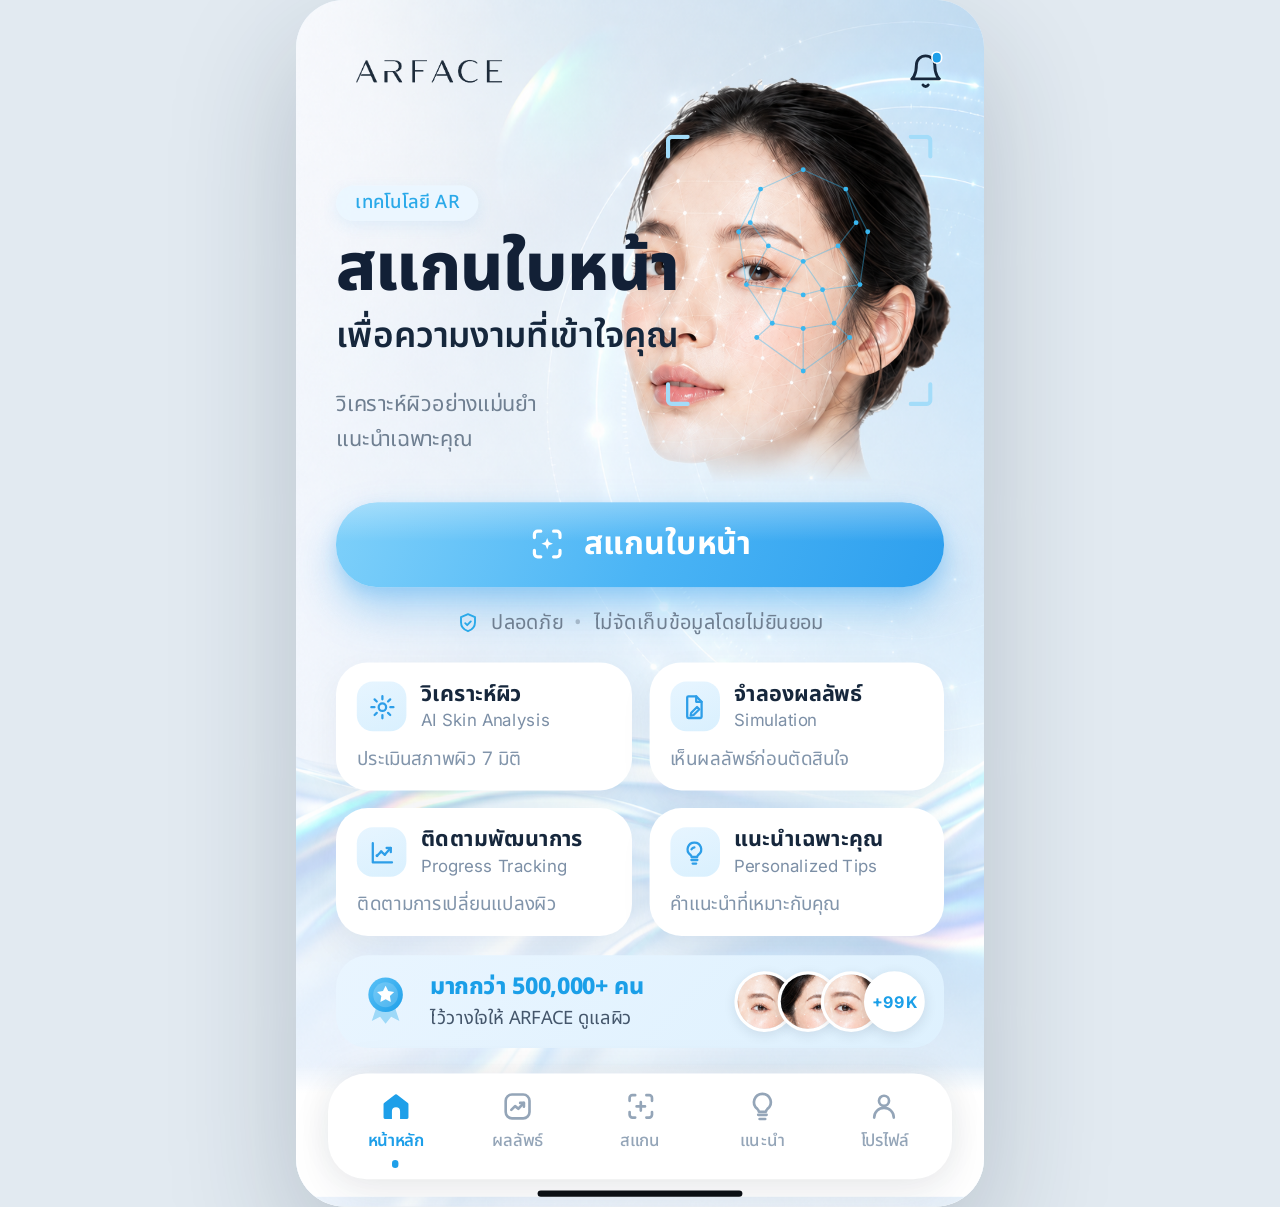
==== index.html @ dba96edb "ARFACE - on-device face scan + filler assessment app" ====
<!DOCTYPE html>
<html lang="th">
<head>
<meta charset="UTF-8">
<meta name="viewport" content="width=device-width, initial-scale=1.0, viewport-fit=cover">
<title>ARFACE — สแกนใบหน้า เพื่อความงามที่เข้าใจคุณ</title>
<meta name="theme-color" content="#EAF5FD">
<meta http-equiv="Content-Security-Policy" content="default-src 'self'; script-src 'self' 'wasm-unsafe-eval'; style-src 'self' 'unsafe-inline'; img-src 'self' data: blob:; media-src 'self' blob: data:; font-src 'self'; connect-src 'self'; worker-src 'self' blob:; manifest-src 'self'; object-src 'none'; base-uri 'self'; form-action 'self'">
<link rel="manifest" href="manifest.json">
<link rel="icon" type="image/png" sizes="32x32" href="assets/icons/favicon-32.png">
<link rel="apple-touch-icon" href="assets/icons/apple-touch-icon.png">
<link rel="stylesheet" href="assets/fonts.css">
<style>
  /* Canvas-exact build: reference mockup is 941x1672; all values = ref / 2.188 (430px width) */
  :root {
    --cyan:   #28BFEF;
    --blue:   #1E9FE9;
    --navy:   #16273C;
    --text-2: #6F7F91;
    --muted:  #8295AB;
    --border: #D8ECF7;
    --th: 'Noto Sans Thai', sans-serif;
    --en: 'Inter', 'Noto Sans Thai', sans-serif;
    --grad-cta: linear-gradient(110deg, #7ED0FA 0%, #4AB4F5 52%, #2D9FEE 100%);
    --sh-card: 0 8px 22px rgba(29,43,58,.055);
    --sh-cta:  0 14px 26px rgba(45,159,238,.36), 0 4px 10px rgba(45,159,238,.20);
  }
  * { margin:0; padding:0; box-sizing:border-box; }
  html, body { background:#E2EAF1; }
  body {
    font-family: var(--th);
    color: var(--navy);
    -webkit-font-smoothing: antialiased;
    text-rendering: optimizeLegibility;
    display: flex;
    justify-content: center;
    padding: 28px 0;
    min-height: 100vh;
  }

  /* ---------- Phone canvas ---------- */
  .screen {
    position: relative;
    width: 430px;
    flex: none;
    background: linear-gradient(180deg, #EAF5FD 0%, #F3FAFF 46%, #FFFFFF 70%);
    overflow: hidden;
    border-radius: 30px;
    box-shadow: 0 30px 80px rgba(22,39,60,.22);
  }
  @media (max-width: 480px) {
    body { padding: 0; background:#fff; }
    .screen { width: 100%; border-radius: 0; box-shadow: none; min-height: 100vh; }
  }

  /* Full-canvas background art (941x1672 layer -> 430x764) */
  .bg-art {
    position: absolute; top: 0; left: 0; width: 100%; height: auto;
    z-index: 0; pointer-events: none;
  }

  /* ---------- Hero decoration (canvas-absolute) ---------- */
  .model {
    position: absolute; top: -12px; right: -67px; width: 411px; height: auto;
    z-index: 1; pointer-events: none;
    -webkit-mask-image: linear-gradient(to bottom, #000 0%, #000 52%, transparent 61%);
            mask-image: linear-gradient(to bottom, #000 0%, #000 52%, transparent 61%);
  }
  .mesh { position: absolute; top: 94px; right: 48px; z-index: 2; pointer-events: none; }
  .brackets { position: absolute; top: 84px; right: 32px; width: 167px; height: 170px; z-index: 3; pointer-events: none; }
  .brackets svg { position: absolute; }

  /* ---------- Status bar ---------- */
  .statusbar { position: relative; z-index: 10; height: calc(env(safe-area-inset-top, 0px) + 8px); }
  .statusbar > * { display: none !important; }
  .statusbar .time { font-size: 15.5px; font-weight: 600; letter-spacing: .1px; color: #0B1B2B; }
  .statusbar svg { display: block; }

  /* ---------- Header ---------- */
  .header {
    position: relative; z-index: 10;
    display: flex; align-items: center; justify-content: space-between;
    margin: 18px 25px 0;
    height: 36px;
  }
  .header .logo { width: 117px; height: auto; display: block; }
  .bellbtn {
    position: relative; width: 38px; height: 38px;
    display: flex; align-items: center; justify-content: center;
    background: none; border: 0; cursor: pointer; margin-right: -7px;
  }
  .bellbtn .dot {
    position: absolute; top: 7px; right: 8px;
    width: 7.5px; height: 7.5px; border-radius: 50%;
    background: var(--blue); border: 1.5px solid #fff;
  }

  /* ---------- Hero copy ---------- */
  .hero-copy { position: relative; z-index: 5; margin: 51px 25px 0; max-width: 245px; }
  .badge {
    display: inline-flex; align-items: center;
    height: 22px; padding: 0 12px;
    border-radius: 999px;
    background: rgba(235,247,255,.95);
    box-shadow: 0 3px 10px rgba(45,159,238,.10);
    color: #2AA9E9; font-size: 11.5px; font-weight: 500;
  }
  .hero-copy h1 {
    margin-top: 8px;
    font-size: 41.5px; line-height: 1.12; font-weight: 800;
    letter-spacing: -.6px; color: #122036; white-space: nowrap;
  }
  .hero-copy .sub {
    margin-top: 5px;
    font-size: 22px; line-height: 1.3; font-weight: 600;
    color: #16273C; white-space: nowrap;
  }
  .hero-copy p {
    margin-top: 16px;
    font-size: 13.5px; line-height: 1.68; font-weight: 400;
    color: var(--text-2);
  }

  /* ---------- CTA ---------- */
  .cta-wrap { position: relative; z-index: 6; margin: 27px 25px 0; }
  .cta {
    width: 100%; height: 53px;
    text-decoration: none;
    display: flex; align-items: center; justify-content: center; gap: 11px;
    border: 0; cursor: pointer;
    border-radius: 26px;
    background: var(--grad-cta);
    box-shadow: var(--sh-cta);
    color: #fff; font-family: var(--th);
    font-size: 20px; font-weight: 700; letter-spacing: .1px;
    position: relative; overflow: hidden;
    transition: transform .18s cubic-bezier(.22,1,.36,1), box-shadow .18s cubic-bezier(.22,1,.36,1);
  }
  .cta::before {
    content: ""; position: absolute; inset: 0;
    background: linear-gradient(180deg, rgba(255,255,255,.32), rgba(255,255,255,0) 46%);
    border-radius: inherit; pointer-events: none;
  }
  .cta:hover { transform: translateY(-1px); box-shadow: 0 18px 32px rgba(45,159,238,.42), 0 5px 12px rgba(45,159,238,.22); }
  .cta:active { transform: translateY(1px) scale(.99); box-shadow: 0 8px 18px rgba(45,159,238,.30); }
  .cta:focus-visible { outline: 3px solid rgba(45,159,238,.45); outline-offset: 3px; }

  .trust {
    position: relative; z-index: 6;
    margin-top: 13px;
    display: flex; align-items: center; justify-content: center; gap: 7px;
    font-size: 12.5px; color: var(--text-2);
  }
  .trust .sep { opacity: .45; }

  /* ---------- Feature grid ---------- */
  .features {
    position: relative; z-index: 6;
    margin: 15px 25px 0;
    display: grid; grid-template-columns: 1fr 1fr; gap: 11px;
  }
  .fcard {
    background: #fff;
    border-radius: 20px;
    padding: 12px 13px 11px;
    box-shadow: var(--sh-card);
  }
  .fcard .top { display: flex; align-items: center; gap: 9px; }
  .ftile {
    flex: none; width: 31px; height: 31px;
    border-radius: 10px;
    background: linear-gradient(160deg, #E7F5FF 0%, #D9F0FE 100%);
    display: flex; align-items: center; justify-content: center;
  }
  .fcard .tt { min-width: 0; }
  .fcard h2 { font-size: 13.5px; font-weight: 700; color: #16273C; line-height: 1.2; white-space: nowrap; }
  .fcard .en { font-family: var(--en); font-size: 10.5px; font-weight: 400; color: #7C8FA6; margin-top: 2px; white-space: nowrap; }
  .fcard .cap { margin-top: 9px; font-size: 11.8px; font-weight: 400; color: var(--muted); line-height: 1.45; white-space: nowrap; }

  /* ---------- Social proof ---------- */
  .social {
    position: relative; z-index: 6;
    margin: 12px 25px 0;
    background: linear-gradient(135deg, #E9F5FF 0%, #DEF1FE 100%);
    border-radius: 20px;
    padding: 10px 12px;
    display: flex; align-items: center; gap: 9px;
  }
  .social .txt { flex: 1; min-width: 0; }
  .social .big { font-size: 14.5px; font-weight: 800; color: #1B9FE8; line-height: 1.3; white-space: nowrap; }
  .social .small { font-size: 11.5px; font-weight: 400; color: #44566B; margin-top: 2px; white-space: nowrap; }
  .avatars { display: flex; align-items: center; }
  .avatars .av {
    width: 38px; height: 38px; border-radius: 50%;
    border: 2px solid #fff; overflow: hidden; flex: none;
    background: #DDEFFC;
    box-shadow: 0 2px 7px rgba(22,39,60,.10);
    position: relative;
  }
  .avatars .av + .av { margin-left: -11px; }
  .avatars .av img { position: absolute; display: block; }
  .av-1 img { width: 124px; left: -47px; top: -34px; }
  .av-2 img { width: 110px; left: -32px; top: -28px; transform: scaleX(-1); }
  .av-3 img { width: 140px; left: -56px; top: -41px; }
  .avatars .more {
    width: 38px; height: 38px; border-radius: 50%; margin-left: -11px;
    background: #fff; border: 2px solid #fff;
    display: flex; align-items: center; justify-content: center;
    font-family: var(--en); font-size: 10px; font-weight: 700; color: #1B9FE8;
    box-shadow: 0 2px 8px rgba(22,39,60,.12);
    flex: none; z-index: 1;
  }

  /* ---------- Tab bar ---------- */
  .tabwrap {
    position: sticky; bottom: 0; z-index: 20;
    margin-top: 10px;
    padding: 6px 20px 0;
    background: linear-gradient(to top, #FFFFFF 78%, rgba(255,255,255,0));
  }
  .tabbar {
    background: #fff;
    border-radius: 24px;
    box-shadow: 0 -5px 22px rgba(29,43,58,.06), 0 10px 26px rgba(29,43,58,.08);
    display: flex;
    padding: 9px 4px 6px;
  }
  .tab {
    flex: 1; border: 0; background: none; cursor: pointer; text-decoration: none;
    display: flex; flex-direction: column; align-items: center; gap: 3px;
    font-family: var(--th); font-size: 10.5px; font-weight: 500;
    color: #94A5B8;
    padding: 1px 0;
  }
  .tab.active { color: var(--blue); font-weight: 600; }
  .tab svg { display: block; }
  .tab .tdot {
    width: 4.5px; height: 4.5px; border-radius: 50%;
    background: var(--blue); margin-top: 1px; opacity: 0;
  }
  .tab.active .tdot { opacity: 1; }
  .home-indicator {
    width: 128px; height: 4.5px; border-radius: 3px;
    background: #0B0F14; margin: 7px auto 6px;
  }

  /* ---------- Motion ---------- */
  @keyframes twinkle { 0%,100% { opacity:.95; } 50% { opacity:.25; } }
  .mesh circle { animation: twinkle 2.6s ease-in-out infinite; }
  .mesh circle:nth-child(3n) { animation-delay: .6s; }
  .mesh circle:nth-child(3n+1) { animation-delay: 1.2s; }
  @media (prefers-reduced-motion: reduce) {
    .mesh circle { animation: none; }
    .cta, .cta:hover, .cta:active { transition: none; transform: none; }
  }
</style>
</head>
<body>
<div class="screen">
  <img class="bg-art" src="assets/home-bg-full.png" alt="" aria-hidden="true">

  <!-- Hero decoration (canvas coordinates) -->
  <img class="model" src="assets/model.png" alt="นางแบบกำลังสแกนใบหน้าด้วยเทคโนโลยี AR">

  <svg class="mesh" width="130" height="150" viewBox="0 0 148 186" aria-hidden="true">
    <g stroke="#39B7F0" stroke-width="0.9" stroke-opacity="0.42" fill="none">
      <line x1="74" y1="15" x2="41" y2="30"/><line x1="74" y1="15" x2="107" y2="30"/>
      <line x1="41" y1="30" x2="24" y2="63"/><line x1="107" y1="30" x2="124" y2="63"/>
      <line x1="41" y1="30" x2="33" y2="56"/><line x1="107" y1="30" x2="115" y2="56"/>
      <line x1="33" y1="56" x2="47" y2="74"/><line x1="115" y1="56" x2="101" y2="74"/>
      <line x1="47" y1="74" x2="74" y2="86"/><line x1="101" y1="74" x2="74" y2="86"/>
      <line x1="74" y1="86" x2="59" y2="108"/><line x1="74" y1="86" x2="89" y2="108"/>
      <line x1="59" y1="108" x2="74" y2="112"/><line x1="89" y1="108" x2="74" y2="112"/>
      <line x1="47" y1="74" x2="30" y2="104"/><line x1="101" y1="74" x2="118" y2="104"/>
      <line x1="30" y1="104" x2="59" y2="108"/><line x1="118" y1="104" x2="89" y2="108"/>
      <line x1="30" y1="104" x2="50" y2="134"/><line x1="118" y1="104" x2="98" y2="134"/>
      <line x1="59" y1="108" x2="50" y2="134"/><line x1="89" y1="108" x2="98" y2="134"/>
      <line x1="50" y1="134" x2="74" y2="138"/><line x1="98" y1="134" x2="74" y2="138"/>
      <line x1="50" y1="134" x2="38" y2="145"/><line x1="98" y1="134" x2="110" y2="145"/>
      <line x1="38" y1="145" x2="74" y2="171"/><line x1="110" y1="145" x2="74" y2="171"/>
      <line x1="74" y1="138" x2="74" y2="171"/>
      <line x1="24" y1="63" x2="30" y2="104"/><line x1="124" y1="63" x2="118" y2="104"/>
    </g>
    <g fill="#39B7F0">
      <circle cx="74" cy="15" r="1.9"/><circle cx="41" cy="30" r="1.9"/><circle cx="107" cy="30" r="1.9"/>
      <circle cx="24" cy="63" r="1.9"/><circle cx="124" cy="63" r="1.9"/>
      <circle cx="33" cy="56" r="1.9"/><circle cx="115" cy="56" r="1.9"/>
      <circle cx="47" cy="74" r="1.9"/><circle cx="101" cy="74" r="1.9"/>
      <circle cx="74" cy="86" r="1.9"/>
      <circle cx="59" cy="108" r="1.9"/><circle cx="89" cy="108" r="1.9"/><circle cx="74" cy="112" r="1.9"/>
      <circle cx="30" cy="104" r="1.9"/><circle cx="118" cy="104" r="1.9"/>
      <circle cx="50" cy="134" r="1.9"/><circle cx="98" cy="134" r="1.9"/><circle cx="74" cy="138" r="1.9"/>
      <circle cx="38" cy="145" r="1.9"/><circle cx="110" cy="145" r="1.9"/>
      <circle cx="74" cy="171" r="1.9"/>
    </g>
  </svg>

  <div class="brackets" aria-hidden="true">
    <svg style="top:0; left:0;" width="26" height="26" viewBox="0 0 34 34" fill="none" stroke="#A3DCF9" stroke-width="3.4" stroke-linecap="round"><path d="M2 18 V5 a3 3 0 0 1 3 -3 H18"/></svg>
    <svg style="top:0; right:0; transform:scaleX(-1);" width="26" height="26" viewBox="0 0 34 34" fill="none" stroke="#A3DCF9" stroke-width="3.4" stroke-linecap="round"><path d="M2 18 V5 a3 3 0 0 1 3 -3 H18"/></svg>
    <svg style="bottom:0; left:0; transform:scaleY(-1);" width="26" height="26" viewBox="0 0 34 34" fill="none" stroke="#A3DCF9" stroke-width="3.4" stroke-linecap="round"><path d="M2 18 V5 a3 3 0 0 1 3 -3 H18"/></svg>
    <svg style="bottom:0; right:0; transform:scale(-1);" width="26" height="26" viewBox="0 0 34 34" fill="none" stroke="#A3DCF9" stroke-width="3.4" stroke-linecap="round"><path d="M2 18 V5 a3 3 0 0 1 3 -3 H18"/></svg>
  </div>

  <!-- Status bar -->
  <div class="statusbar" aria-hidden="true">
    <span class="time">9:41</span>
    <span style="display:flex; align-items:center; gap:6px;">
      <svg width="18" height="11" viewBox="0 0 19 12" fill="#0B1B2B">
        <rect x="0"  y="7.5" width="3.4" height="4.5" rx="1"/>
        <rect x="5"  y="5"   width="3.4" height="7"   rx="1"/>
        <rect x="10" y="2.5" width="3.4" height="9.5" rx="1"/>
        <rect x="15" y="0"   width="3.4" height="12"  rx="1"/>
      </svg>
      <svg width="16" height="11" viewBox="0 0 17 12" fill="none" stroke="#0B1B2B" stroke-width="1.9" stroke-linecap="round">
        <path d="M1.5 4.2a10.4 10.4 0 0 1 14 0"/>
        <path d="M4.1 7a6.7 6.7 0 0 1 8.8 0"/>
        <path d="M6.8 9.7a3 3 0 0 1 3.4 0"/>
        <circle cx="8.5" cy="10.8" r="1" fill="#0B1B2B" stroke="none"/>
      </svg>
      <svg width="25" height="12" viewBox="0 0 26 12" fill="none">
        <rect x="0.7" y="0.7" width="21" height="10.6" rx="3" stroke="#0B1B2B" stroke-opacity=".4" stroke-width="1"/>
        <rect x="2.4" y="2.4" width="17.6" height="7.2" rx="1.8" fill="#0B1B2B"/>
        <path d="M23.6 4v4a2.2 2.2 0 0 0 0-4Z" fill="#0B1B2B" fill-opacity=".4"/>
      </svg>
    </span>
  </div>

  <!-- Header -->
  <header class="header">
    <img class="logo" src="assets/logo-clean.png" alt="ARFACE">
    <div style="display:flex; align-items:center; gap:10px;">
      <button id="install-btn" type="button" aria-label="ติดตั้งแอปลงเครื่อง"
        style="display:none; align-items:center; gap:5px; height:30px; padding:0 13px; border:0; cursor:pointer; border-radius:999px; background:var(--grad-cta); color:#fff; font-family:var(--th); font-size:12px; font-weight:600; box-shadow:0 6px 14px rgba(45,159,238,.3);">
        <svg width="14" height="14" viewBox="0 0 24 24" fill="none" stroke="#fff" stroke-width="2.2" stroke-linecap="round" stroke-linejoin="round"><path d="M12 3v12M7 11l5 5 5-5M5 21h14"/></svg>
        ติดตั้งแอป
      </button>
      <button class="bellbtn" aria-label="การแจ้งเตือน — มีรายการใหม่">
        <svg width="23" height="23" viewBox="0 0 24 24" fill="none" stroke="#16273C" stroke-width="1.9" stroke-linecap="round" stroke-linejoin="round">
          <path d="M18 8A6 6 0 0 0 6 8c0 7-3 9-3 9h18s-3-2-3-9"/>
          <path d="M13.7 21a2 2 0 0 1-3.4 0"/>
        </svg>
        <span class="dot"></span>
      </button>
    </div>
  </header>

  <main>
  <!-- Hero copy -->
  <section class="hero-copy">
    <span class="badge">เทคโนโลยี AR</span>
    <h1>สแกนใบหน้า</h1>
    <div class="sub">เพื่อความงามที่เข้าใจคุณ</div>
    <p>วิเคราะห์ผิวอย่างแม่นยำ<br>แนะนำเฉพาะคุณ</p>
  </section>

  <!-- CTA -->
  <div class="cta-wrap">
    <a class="cta" href="scan.html">
      <svg width="24" height="24" viewBox="0 0 24 24" fill="none" stroke="#fff" stroke-width="2" stroke-linecap="round" stroke-linejoin="round">
        <path d="M4 8V6a2 2 0 0 1 2-2h2M16 4h2a2 2 0 0 1 2 2v2M20 16v2a2 2 0 0 1-2 2h-2M8 20H6a2 2 0 0 1-2-2v-2"/>
        <path d="M12 8.2l1 2.6 2.6 1-2.6 1-1 2.6-1-2.6-2.6-1 2.6-1 1-2.6Z" fill="#fff" stroke="none"/>
      </svg>
      สแกนใบหน้า
    </a>
  </div>

  <div class="trust">
    <svg width="15" height="15" viewBox="0 0 24 24" fill="none" stroke="#2AA9E9" stroke-width="1.9" stroke-linecap="round" stroke-linejoin="round">
      <path d="M12 3l7 3v5c0 4.5-3 7.5-7 9-4-1.5-7-4.5-7-9V6l7-3Z"/><path d="M9.2 12l2 2 3.6-3.8"/>
    </svg>
    ปลอดภัย <span class="sep">•</span> ไม่จัดเก็บข้อมูลโดยไม่ยินยอม
  </div>

  <!-- Feature grid -->
  <section class="features" aria-label="ความสามารถหลัก">
    <article class="fcard">
      <div class="top">
        <div class="ftile">
          <svg width="18" height="18" viewBox="0 0 24 24" fill="none" stroke="#2D9EE8" stroke-width="1.9" stroke-linecap="round">
            <circle cx="12" cy="12" r="3.1"/>
            <path d="M12 2.8v2.6M12 18.6v2.6M2.8 12h2.6M18.6 12h2.6M5.5 5.5l1.8 1.8M16.7 16.7l1.8 1.8M5.5 18.5l1.8-1.8M16.7 7.3l1.8-1.8"/>
          </svg>
        </div>
        <div class="tt">
          <h2>วิเคราะห์ผิว</h2>
          <div class="en">AI Skin Analysis</div>
        </div>
      </div>
      <div class="cap">ประเมินสภาพผิว 7 มิติ</div>
    </article>

    <article class="fcard">
      <div class="top">
        <div class="ftile">
          <svg width="18" height="18" viewBox="0 0 24 24" fill="none" stroke="#2D9EE8" stroke-width="1.9" stroke-linecap="round" stroke-linejoin="round">
            <path d="M13.5 3H7a1 1 0 0 0-1 1v16a1 1 0 0 0 1 1h10a1 1 0 0 0 1-1V7.5L13.5 3Z"/>
            <path d="M13.5 3v4.5H18"/>
            <path d="M9.4 16.6l4.8-4.8 1.9 1.9-4.8 4.8-2.4.5.5-2.4Z" fill="#E7F5FF"/>
          </svg>
        </div>
        <div class="tt">
          <h2>จำลองผลลัพธ์</h2>
          <div class="en">Simulation</div>
        </div>
      </div>
      <div class="cap">เห็นผลลัพธ์ก่อนตัดสินใจ</div>
    </article>

    <article class="fcard">
      <div class="top">
        <div class="ftile">
          <svg width="18" height="18" viewBox="0 0 24 24" fill="none" stroke="#2D9EE8" stroke-width="1.9" stroke-linecap="round" stroke-linejoin="round">
            <path d="M4 4v16h16"/>
            <path d="M7.5 14.5l3.5-3.5 3 2.5 5-5.5"/>
            <path d="M15.5 8h3.5v3.5"/>
            <circle cx="7.5" cy="14.5" r="1.2" fill="#2D9EE8" stroke="none"/>
            <circle cx="11" cy="11" r="1.2" fill="#2D9EE8" stroke="none"/>
            <circle cx="14" cy="13.5" r="1.2" fill="#2D9EE8" stroke="none"/>
          </svg>
        </div>
        <div class="tt">
          <h2>ติดตามพัฒนาการ</h2>
          <div class="en">Progress Tracking</div>
        </div>
      </div>
      <div class="cap">ติดตามการเปลี่ยนแปลงผิว</div>
    </article>

    <article class="fcard">
      <div class="top">
        <div class="ftile">
          <svg width="18" height="18" viewBox="0 0 24 24" fill="none" stroke="#2D9EE8" stroke-width="1.9" stroke-linecap="round" stroke-linejoin="round">
            <path d="M9.5 18h5M10.5 21h3"/>
            <path d="M12 3.5a5.6 5.6 0 0 0-3.4 10.1c.6.5 1 1.1 1.1 1.9h4.6c.1-.8.5-1.4 1.1-1.9A5.6 5.6 0 0 0 12 3.5Z"/>
            <path d="M12 7.5a3 3 0 0 0-2.4 1.6"/>
          </svg>
        </div>
        <div class="tt">
          <h2>แนะนำเฉพาะคุณ</h2>
          <div class="en">Personalized Tips</div>
        </div>
      </div>
      <div class="cap">คำแนะนำที่เหมาะกับคุณ</div>
    </article>
  </section>

  <!-- Social proof -->
  <section class="social" aria-label="ผู้ใช้ไว้วางใจ">
    <svg width="38" height="38" viewBox="0 0 44 44" fill="none" aria-hidden="true">
      <defs>
        <linearGradient id="medal" x1="0" y1="0" x2="1" y2="1">
          <stop offset="0%" stop-color="#5BC2F7"/><stop offset="100%" stop-color="#1E9FE9"/>
        </linearGradient>
      </defs>
      <path d="M16 24l-4 12 6-3 4 5 4-5 6 3-4-12" fill="#9ED9F8"/>
      <circle cx="22" cy="17" r="12.5" fill="url(#medal)"/>
      <circle cx="22" cy="17" r="9" fill="#fff" fill-opacity=".18"/>
      <path d="M22 10.5l1.9 3.9 4.3.6-3.1 3 .7 4.3-3.8-2-3.8 2 .7-4.3-3.1-3 4.3-.6 1.9-3.9Z" fill="#fff"/>
    </svg>
    <div class="txt">
      <div class="big">มากกว่า 500,000+ คน</div>
      <div class="small">ไว้วางใจให้ ARFACE ดูแลผิว</div>
    </div>
    <div class="avatars" aria-label="ผู้ใช้งานจริง">
      <span class="av av-1"><img src="assets/model.png" alt=""></span>
      <span class="av av-2"><img src="assets/model.png" alt=""></span>
      <span class="av av-3"><img src="assets/model.png" alt=""></span>
      <span class="more">+99K</span>
    </div>
  </section>
  </main>

  <!-- Tab bar -->
  <div class="tabwrap">
    <nav class="tabbar" aria-label="เมนูหลัก">
      <button class="tab active" aria-current="page">
        <svg width="21" height="21" viewBox="0 0 24 24" fill="#1E9FE9">
          <path d="M11.4 3.5a1 1 0 0 1 1.2 0l7.9 6.1a1 1 0 0 1 .4.8V20a1 1 0 0 1-1 1h-5v-5.5a2.9 2.9 0 1 0-5.8 0V21h-5a1 1 0 0 1-1-1v-9.6a1 1 0 0 1 .4-.8l7.9-6.1Z"/>
        </svg>
        หน้าหลัก
        <span class="tdot"></span>
      </button>
      <a class="tab" href="result.html">
        <svg width="21" height="21" viewBox="0 0 24 24" fill="none" stroke="currentColor" stroke-width="1.9" stroke-linecap="round" stroke-linejoin="round">
          <rect x="3.5" y="3.5" width="17" height="17" rx="4.5"/>
          <path d="M7.5 14.5l2.7-2.7 2.3 1.9 4-4.2"/>
          <path d="M13.8 9.5h2.7v2.7"/>
        </svg>
        ผลลัพธ์
        <span class="tdot"></span>
      </a>
      <a class="tab" href="scan.html">
        <svg width="21" height="21" viewBox="0 0 24 24" fill="none" stroke="currentColor" stroke-width="1.9" stroke-linecap="round" stroke-linejoin="round">
          <path d="M4 8V6a2 2 0 0 1 2-2h2M16 4h2a2 2 0 0 1 2 2v2M20 16v2a2 2 0 0 1-2 2h-2M8 20H6a2 2 0 0 1-2-2v-2"/>
          <path d="M12 9v6M9 12h6"/>
        </svg>
        สแกน
        <span class="tdot"></span>
      </a>
      <a class="tab" href="tips.html">
        <svg width="21" height="21" viewBox="0 0 24 24" fill="none" stroke="currentColor" stroke-width="1.9" stroke-linecap="round" stroke-linejoin="round">
          <path d="M9 18h6M10 21h4"/>
          <path d="M12 3a6 6 0 0 0-3.6 10.8c.6.5 1 1.2 1.1 2H14.5c.1-.8.5-1.5 1.1-2A6 6 0 0 0 12 3Z"/>
        </svg>
        แนะนำ
        <span class="tdot"></span>
      </a>
      <a class="tab" href="profile.html">
        <svg width="21" height="21" viewBox="0 0 24 24" fill="none" stroke="currentColor" stroke-width="1.9" stroke-linecap="round" stroke-linejoin="round">
          <circle cx="12" cy="8" r="3.6"/><path d="M5 20a7 7 0 0 1 14 0"/>
        </svg>
        โปรไฟล์
        <span class="tdot"></span>
      </a>
    </nav>
    <div class="home-indicator" aria-hidden="true"></div>
  </div>
</div>
<script src="assets/fit.js"></script>
<script src="assets/sw-register.js"></script>
<script src="assets/install.js"></script>
</body>
</html>
---- assets/fonts.css ----
/* ARFACE self-hosted fonts (variable wght 400-800) */
/* latin-ext */
@font-face {
  font-family: 'Inter';
  font-style: normal;
  font-weight: 400 800;
  font-display: swap;
  src: url(fonts/Inter-latin-ext.woff2) format('woff2');
  unicode-range: U+0100-02BA, U+02BD-02C5, U+02C7-02CC, U+02CE-02D7, U+02DD-02FF, U+0304, U+0308, U+0329, U+1D00-1DBF, U+1E00-1E9F, U+1EF2-1EFF, U+2020, U+20A0-20AB, U+20AD-20C0, U+2113, U+2C60-2C7F, U+A720-A7FF;
}
/* latin */
@font-face {
  font-family: 'Inter';
  font-style: normal;
  font-weight: 400 800;
  font-display: swap;
  src: url(fonts/Inter-latin.woff2) format('woff2');
  unicode-range: U+0000-00FF, U+0131, U+0152-0153, U+02BB-02BC, U+02C6, U+02DA, U+02DC, U+0304, U+0308, U+0329, U+2000-206F, U+20AC, U+2122, U+2191, U+2193, U+2212, U+2215, U+FEFF, U+FFFD;
}
/* thai */
@font-face {
  font-family: 'Noto Sans Thai';
  font-style: normal;
  font-weight: 400 800;
  font-stretch: 100%;
  font-display: swap;
  src: url(fonts/NotoSansThai-thai.woff2) format('woff2');
  unicode-range: U+02D7, U+0303, U+0331, U+0E01-0E5B, U+200C-200D, U+25CC;
}
/* latin-ext */
@font-face {
  font-family: 'Noto Sans Thai';
  font-style: normal;
  font-weight: 400 800;
  font-stretch: 100%;
  font-display: swap;
  src: url(fonts/NotoSansThai-latin-ext.woff2) format('woff2');
  unicode-range: U+0100-02BA, U+02BD-02C5, U+02C7-02CC, U+02CE-02D7, U+02DD-02FF, U+0304, U+0308, U+0329, U+1D00-1DBF, U+1E00-1E9F, U+1EF2-1EFF, U+2020, U+20A0-20AB, U+20AD-20C0, U+2113, U+2C60-2C7F, U+A720-A7FF;
}
/* latin */
@font-face {
  font-family: 'Noto Sans Thai';
  font-style: normal;
  font-weight: 400 800;
  font-stretch: 100%;
  font-display: swap;
  src: url(fonts/NotoSansThai-latin.woff2) format('woff2');
  unicode-range: U+0000-00FF, U+0131, U+0152-0153, U+02BB-02BC, U+02C6, U+02DA, U+02DC, U+0304, U+0308, U+0329, U+2000-206F, U+20AC, U+2122, U+2191, U+2193, U+2212, U+2215, U+FEFF, U+FFFD;
}
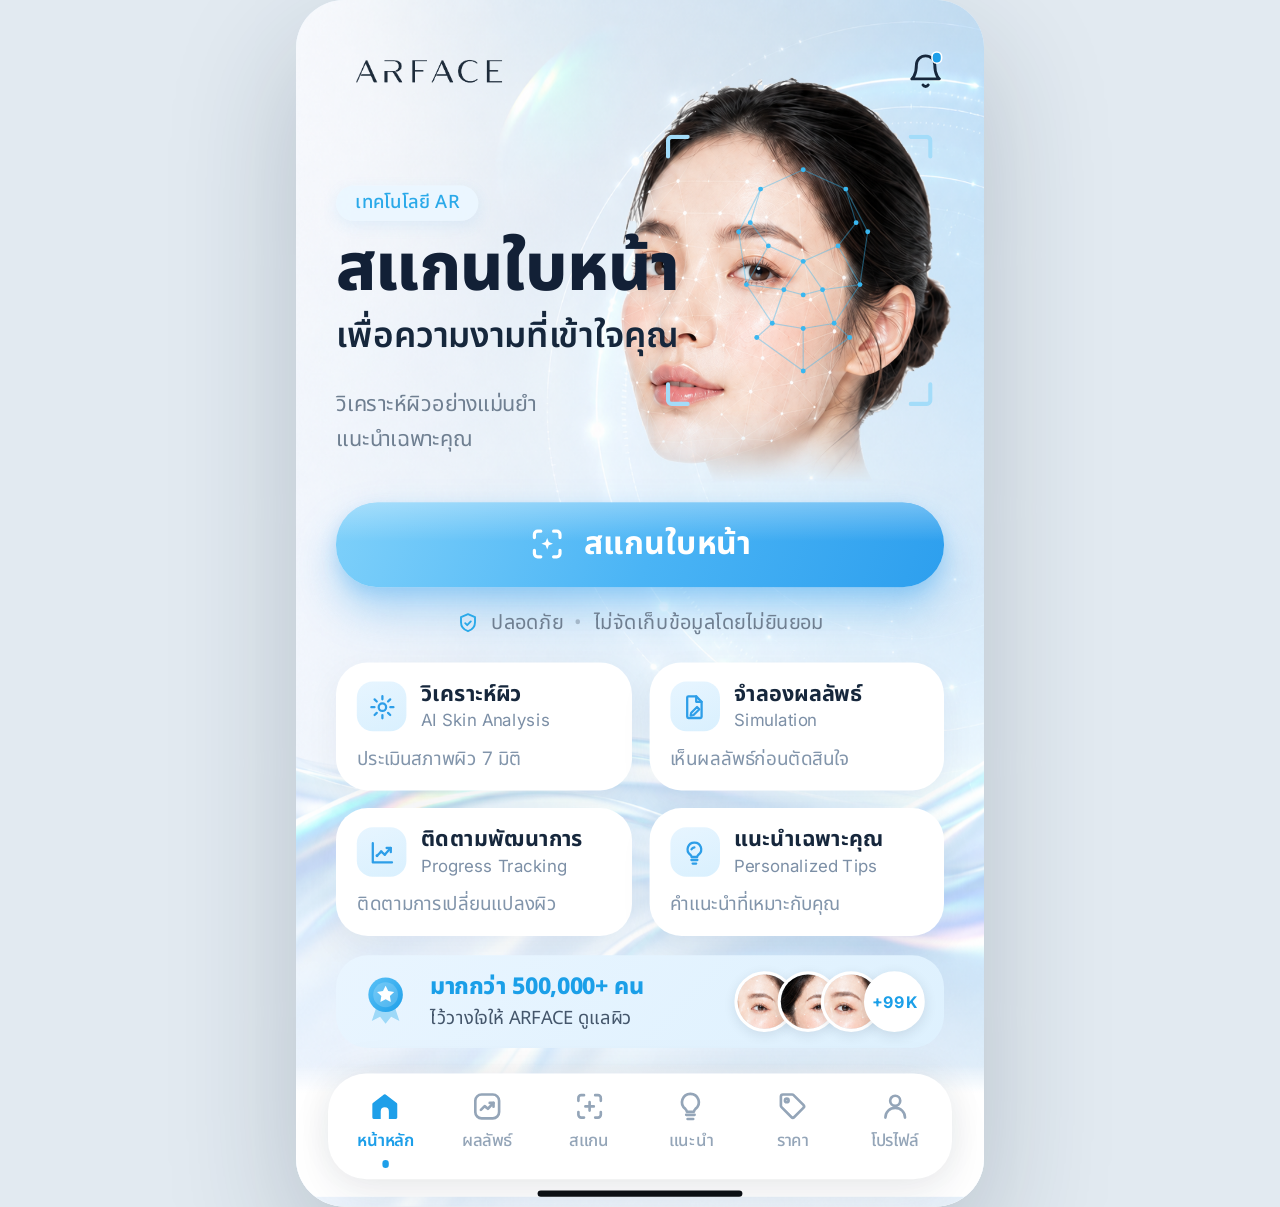
==== commit 1c6d78f8: "Add ราคา (clinics) tab to bottom nav bar" ====
--- a/index.html
+++ b/index.html
@@ -506,6 +506,13 @@
         แนะนำ
         <span class="tdot"></span>
       </a>
+      <a class="tab" href="clinics.html">
+        <svg width="21" height="21" viewBox="0 0 24 24" fill="none" stroke="currentColor" stroke-width="1.9" stroke-linecap="round" stroke-linejoin="round">
+          <path d="M3.5 11.5V5a1.5 1.5 0 0 1 1.5-1.5h6.5a1.5 1.5 0 0 1 1.06.44l7 7a1.5 1.5 0 0 1 0 2.12l-6.5 6.5a1.5 1.5 0 0 1-2.12 0l-7-7A1.5 1.5 0 0 1 3.5 11.5Z"/><circle cx="7.7" cy="7.7" r="1.3"/>
+        </svg>
+        ราคา
+        <span class="tdot"></span>
+      </a>
       <a class="tab" href="profile.html">
         <svg width="21" height="21" viewBox="0 0 24 24" fill="none" stroke="currentColor" stroke-width="1.9" stroke-linecap="round" stroke-linejoin="round">
           <circle cx="12" cy="8" r="3.6"/><path d="M5 20a7 7 0 0 1 14 0"/>
